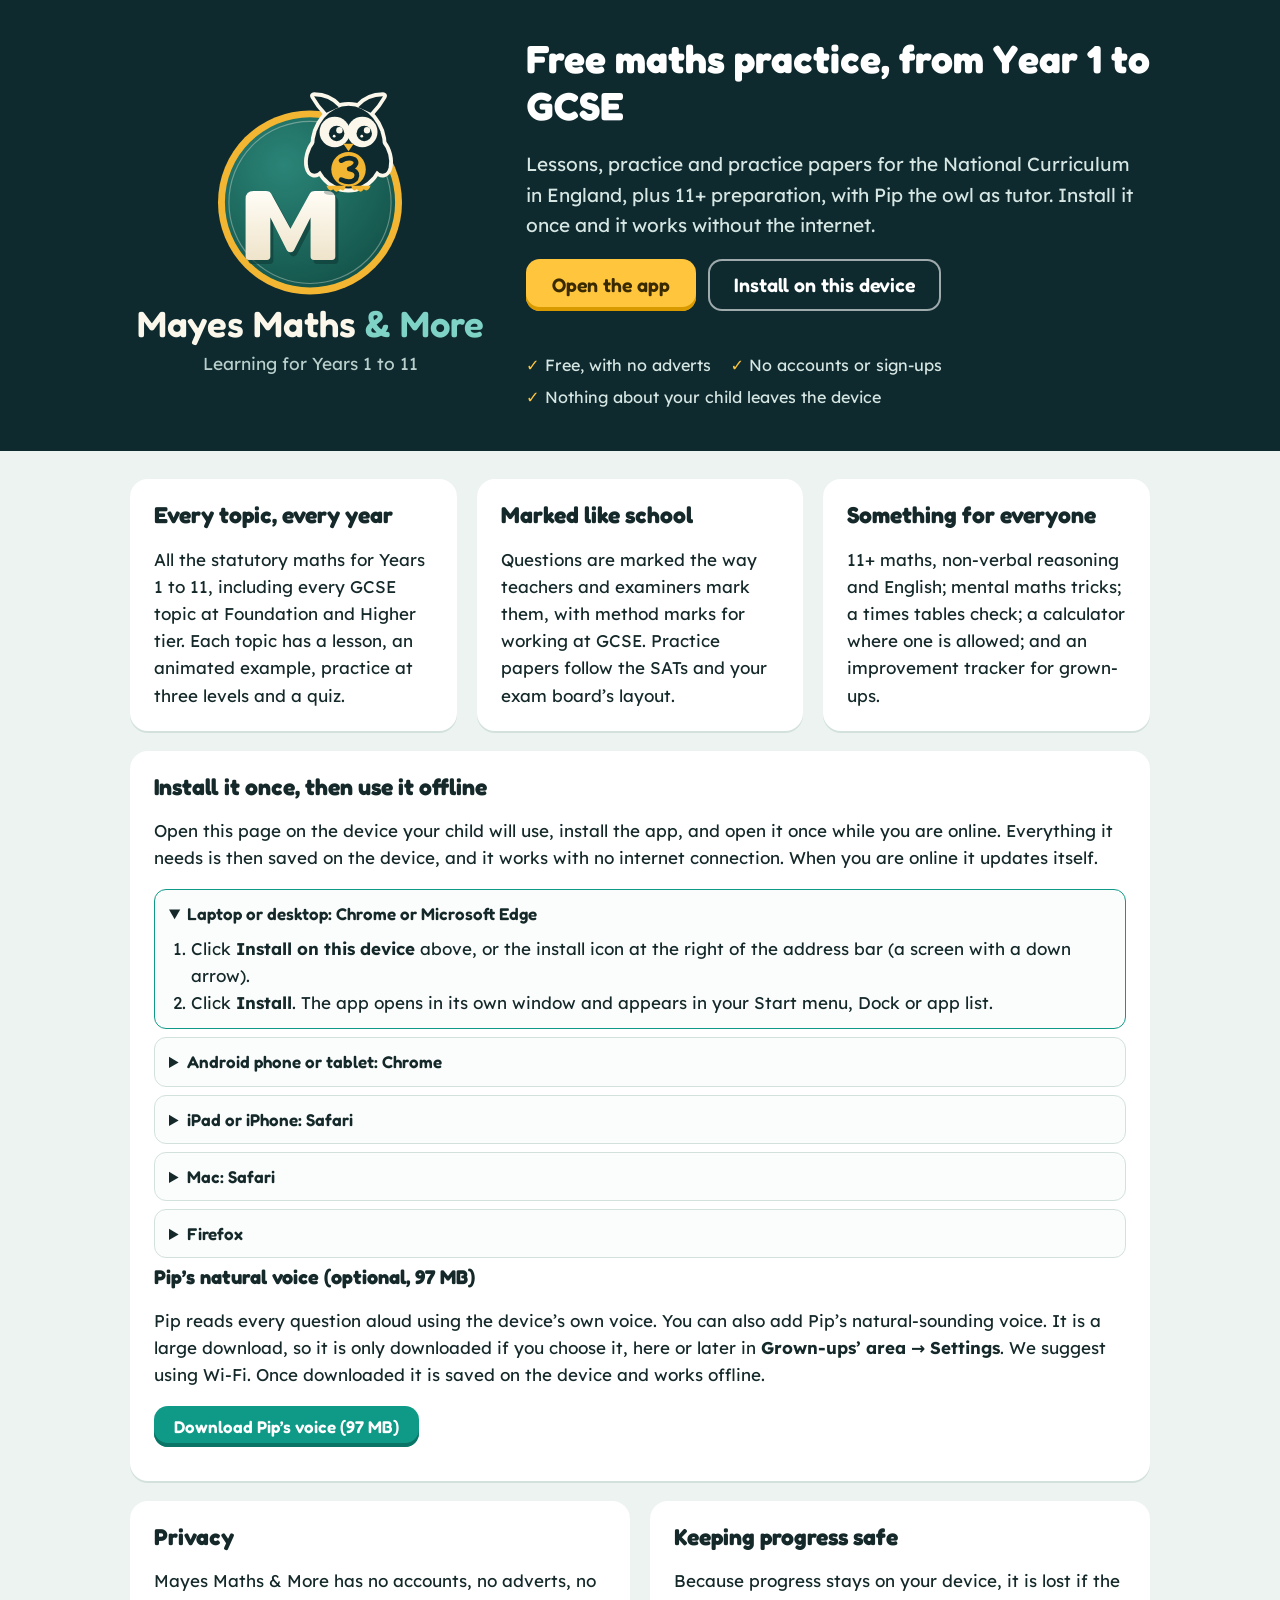
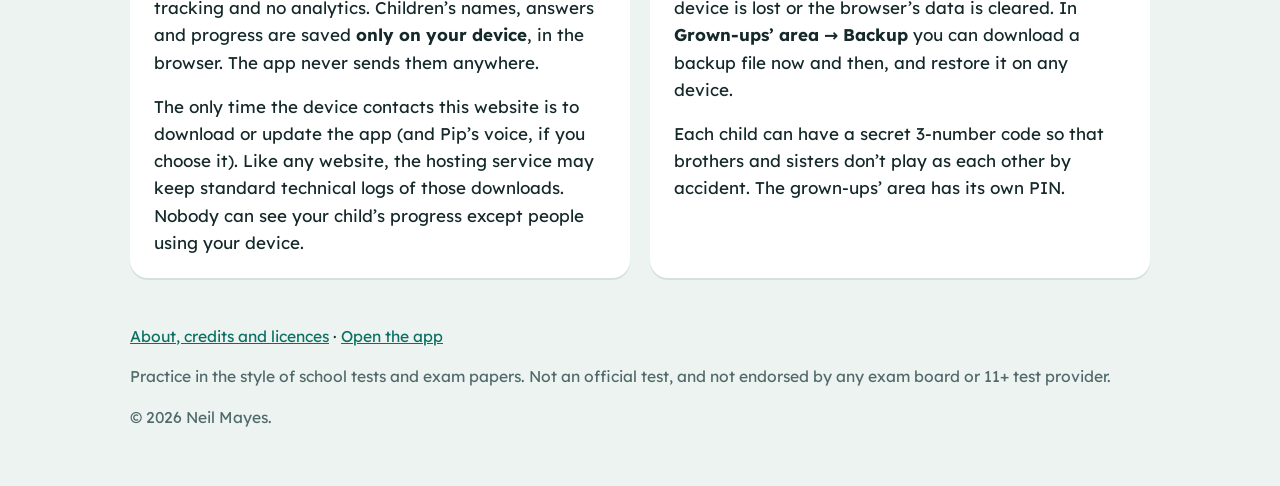
==== index.html @ 47e24110 "Publish Mayes Maths & More (v52) The installable offline app: Years 1 to 11 maths, 11+ practice and " ====
<!doctype html>
<html lang="en-GB">
<head>
<meta charset="utf-8">
<meta name="viewport" content="width=device-width, initial-scale=1, viewport-fit=cover">
<meta name="theme-color" content="#0e2a2f">
<meta name="description" content="Free maths practice from Year 1 to GCSE, plus 11+, with Pip the owl. Install it once and it works offline. No accounts, no adverts, nothing collected.">
<title>Mayes Maths &amp; More: learning for Years 1 to 11</title>
<link rel="icon" href="img/icons/favicon-32.png" sizes="32x32" type="image/png">
<link rel="icon" href="img/brand/mark-small.svg" type="image/svg+xml">
<link rel="apple-touch-icon" href="img/icons/apple-touch-icon-180.png">
<link rel="manifest" href="manifest.webmanifest">
<link rel="stylesheet" href="css/fonts.css">
<link rel="stylesheet" href="css/site.css">
</head>
<body>
<header class="hero">
  <div class="wrap">
    <div class="brand" role="img" aria-label="Mayes Maths &amp; More: Learning for Years 1 to 11"><svg class="brand-mark" aria-hidden="true" xmlns="http://www.w3.org/2000/svg" viewBox="0 0 200 200"><defs><linearGradient id="mmM" x1="0" y1="0" x2="0" y2="1"><stop offset="0" stop-color="#fffdf6"/><stop offset="1" stop-color="#efe4cb"/></linearGradient><radialGradient id="mmC" cx=".35" cy=".28" r=".8"><stop offset="0" stop-color="#2a8477"/><stop offset="1" stop-color="#135249"/></radialGradient></defs><circle cx="100" cy="116" r="80" fill="#f2b632"/><circle cx="100" cy="116" r="74" fill="url(#mmC)"/><circle cx="100" cy="116" r="70.5" fill="none" stroke="#fbf7eb" stroke-opacity=".35" stroke-width="1"/><g class="mletter"><path d="M44 163 V113 Q44 106 51 106 H61.5 Q65.5 106 66.5 109 L83 139 L99.5 109 Q100.5 106 104.5 106 H115 Q122 106 122 113 V163 Q122 166 119 166 H103.5 Q100.5 166 100.5 163 V129.2 L86 157.8 Q83 161 80 157.8 L65.5 129.2 V163 Q65.5 166 62.5 166 H47 Q44 166 44 163 Z" transform="translate(2.6 3.6)" fill="#0f3d38" fill-opacity="0.62"/><path d="M44 163 V113 Q44 106 51 106 H61.5 Q65.5 106 66.5 109 L83 139 L99.5 109 Q100.5 106 104.5 106 H115 Q122 106 122 113 V163 Q122 166 119 166 H103.5 Q100.5 166 100.5 163 V129.2 L86 157.8 Q83 161 80 157.8 L65.5 129.2 V163 Q65.5 166 62.5 166 H47 Q44 166 44 163 Z" fill="url(#mmM)"/></g><ellipse class="mcontact" cx="118.5" cy="107.2" rx="6.5" ry="2.4" fill="#0e2a2f" fill-opacity="0.28"/><g class="pip"><g transform="translate(133.5 68) scale(1.2)"><g fill="#fbf7eb" stroke="#fbf7eb" stroke-width="5.5" stroke-linejoin="round"><path d="M-16 -25 Q-21 -30 -25 -37 Q-14 -37 -7 -29 Z M16 -25 Q21 -30 25 -37 Q14 -37 7 -29 Z"/><ellipse cx="-22.5" cy="7" rx="6.5" ry="12.5" transform="rotate(14 -22.5 7)"/><ellipse cx="22.5" cy="7" rx="6.5" ry="12.5" transform="rotate(-14 22.5 7)"/><ellipse cx="0" cy="0" rx="25" ry="30"/></g><path d="M-16 -25 Q-21 -30 -25 -37 Q-14 -37 -7 -29 Z M16 -25 Q21 -30 25 -37 Q14 -37 7 -29 Z" fill="#0e2a2f"/><ellipse cx="-22.5" cy="7" rx="6.5" ry="12.5" fill="#0e2a2f" transform="rotate(14 -22.5 7)"/><ellipse cx="22.5" cy="7" rx="6.5" ry="12.5" fill="#0e2a2f" transform="rotate(-14 22.5 7)"/><ellipse cx="0" cy="0" rx="25" ry="30" fill="#0e2a2f"/><circle cx="-10" cy="-11" r="11" fill="#fbf7eb"/><circle cx="10" cy="-11" r="11" fill="#fbf7eb"/><circle cx="-8.6" cy="-10" r="5.6" fill="#0e2a2f"/><circle cx="11.4" cy="-10" r="5.6" fill="#0e2a2f"/><circle cx="-6.6" cy="-12.3" r="2.3" fill="#fbf7eb"/><circle cx="13.4" cy="-12.3" r="2.3" fill="#fbf7eb"/><circle cx="-10.4" cy="-8" r="1" fill="#fbf7eb"/><circle cx="9.6" cy="-8" r="1" fill="#fbf7eb"/><polygon points="-3.8,-2.5 3.8,-2.5 0,3" fill="#f2b632"/><circle cx="0" cy="16" r="12.5" fill="#f2b632"/><path d="M-5.3 9.7 Q0 6.6 4.4 9 Q7.1 11.9 2.8 14.8 L0.6 15.8 L3.1 16.4 Q7.6 18.5 5.3 23 Q1.2 26.8 -5.3 23.6" stroke="#0e2a2f" stroke-width="3.5" fill="none" stroke-linecap="round" stroke-linejoin="round"/><path d="M-16 28 Q-14 33 -11 30.5 Q-9 34 -6 30.5 Q-3 33 -2 28 Z" fill="#f2b632"/><path d="M2 28 Q3 33 6 30.5 Q9 34 11 30.5 Q14 33 16 28 Z" fill="#f2b632"/></g></g></svg><div class="brand-name" aria-hidden="true">Mayes Maths <span>&amp; More</span></div><div class="brand-tag" aria-hidden="true">Learning for Years 1 to 11</div></div>
    <div class="pitch">
      <h1>Free maths practice, from Year 1 to GCSE</h1>
      <p class="lede">Lessons, practice and practice papers for the National Curriculum in England, plus 11+ preparation, with Pip the owl as tutor. Install it once and it works without the internet.</p>
      <div class="ctas">
        <a class="btn big" href="play.html">Open the app</a>
        <button class="btn ghost big" id="installBtn" hidden>Install on this device</button>
      </div>
      <p class="status" id="status" aria-live="polite"></p>
      <ul class="ticks">
        <li>Free, with no adverts</li>
        <li>No accounts or sign-ups</li>
        <li>Nothing about your child leaves the device</li>
      </ul>
    </div>
  </div>
</header>

<main class="wrap">
  <section class="grid3">
    <div class="card"><h2>Every topic, every year</h2><p>All the statutory maths for Years 1 to 11, including every GCSE topic at Foundation and Higher tier. Each topic has a lesson, an animated example, practice at three levels and a quiz.</p></div>
    <div class="card"><h2>Marked like school</h2><p>Questions are marked the way teachers and examiners mark them, with method marks for working at GCSE. Practice papers follow the SATs and your exam board’s layout.</p></div>
    <div class="card"><h2>Something for everyone</h2><p>11+ maths, non-verbal reasoning and English; mental maths tricks; a times tables check; a calculator where one is allowed; and an improvement tracker for grown-ups.</p></div>
  </section>

  <section class="card" id="install">
    <h2>Install it once, then use it offline</h2>
    <p>Open this page on the device your child will use, install the app, and open it once while you are online. Everything it needs is then saved on the device, and it works with no internet connection. When you are online it updates itself.</p>
    <details data-os="windows mac linux chromeos"><summary>Laptop or desktop: Chrome or Microsoft Edge</summary>
      <ol><li>Click <b>Install on this device</b> above, or the install icon at the right of the address bar (a screen with a down arrow).</li><li>Click <b>Install</b>. The app opens in its own window and appears in your Start menu, Dock or app list.</li></ol>
    </details>
    <details data-os="android"><summary>Android phone or tablet: Chrome</summary>
      <ol><li>Tap <b>Install on this device</b> above, or open the <b>⋮</b> menu and tap <b>Install app</b> (or <b>Add to Home screen</b>).</li><li>Tap <b>Install</b>. Pip’s icon appears on your home screen.</li></ol>
    </details>
    <details data-os="ios"><summary>iPad or iPhone: Safari</summary>
      <ol><li>Open this page in <b>Safari</b>.</li><li>Tap the <b>Share</b> button (a square with an arrow pointing up), then <b>Add to Home Screen</b>, then <b>Add</b>.</li><li>Open the app from the home screen once while you are online. Always open it from that icon: progress saved there is kept separately from Safari.</li></ol>
    </details>
    <details data-os="mac"><summary>Mac: Safari</summary>
      <ol><li>In Safari, choose <b>File → Add to Dock</b>.</li><li>Open it from the Dock once while you are online.</li></ol>
    </details>
    <details data-os="firefox"><summary>Firefox</summary>
      <p>Firefox on a computer cannot install apps, but it still keeps the app working offline: bookmark the app and open it once while you are online. Or use Chrome or Edge to install it.</p>
    </details>
    <h3>Pip’s natural voice (optional, 97 MB)</h3>
    <p>Pip reads every question aloud using the device’s own voice. You can also add Pip’s natural-sounding voice. It is a large download, so it is only downloaded if you choose it, here or later in <b>Grown-ups’ area → Settings</b>. We suggest using Wi-Fi. Once downloaded it is saved on the device and works offline.</p>
    <div class="voicebox"><button class="btn" id="voiceBtn">Download Pip’s voice (97 MB)</button><div class="vbar" hidden><span></span></div><p class="status2" id="voiceStatus" aria-live="polite"></p></div>
  </section>

  <section class="grid2">
    <div class="card" id="privacy"><h2>Privacy</h2>
      <p>Mayes Maths &amp; More has no accounts, no adverts, no tracking and no analytics. Children’s names, answers and progress are saved <b>only on your device</b>, in the browser. The app never sends them anywhere.</p>
      <p>The only time the device contacts this website is to download or update the app (and Pip’s voice, if you choose it). Like any website, the hosting service may keep standard technical logs of those downloads. Nobody can see your child’s progress except people using your device.</p>
    </div>
    <div class="card"><h2>Keeping progress safe</h2>
      <p>Because progress stays on your device, it is lost if the device is lost or the browser’s data is cleared. In <b>Grown-ups’ area → Backup</b> you can download a backup file now and then, and restore it on any device.</p>
      <p>Each child can have a secret 3-number code so that brothers and sisters don’t play as each other by accident. The grown-ups’ area has its own PIN.</p>
    </div>
  </section>
</main>

<footer class="wrap foot">
  <p><a href="about.html">About, credits and licences</a> · <a href="play.html">Open the app</a></p>
  <p class="muted">Practice in the style of school tests and exam papers. Not an official test, and not endorsed by any exam board or 11+ test provider.</p>
  <p class="muted">© 2026 Neil Mayes.</p>
</footer>
<script src="js/offline.js"></script>
<script src="js/site.js"></script>
</body>
</html>
---- css/fonts.css ----
@font-face { font-family: 'Fredoka'; font-weight: 400 700; font-display: swap; src: url([data-uri]) format('woff2'); }
@font-face { font-family: 'Lexend'; font-weight: 300 700; font-display: swap; src: url([data-uri]) format('woff2'); }
---- css/site.css ----
/* Mayes Maths & More — the front page and the About page (the app itself uses app.css) */
:root { --ink: #15292a; --muted: #50696a; --mist: #edf3f1; --paper: #fff; --line: #d3e1dd; --deep: #0e2a2f; --teal: #0f9a87; --gold: #ffc53d; --cream: #fbf7eb;
  --display: 'Fredoka', system-ui, sans-serif; --font: 'Lexend', system-ui, sans-serif; }
* { box-sizing: border-box; }
body { margin: 0; background: var(--mist); color: var(--ink); font-family: var(--font); font-size: 17px; line-height: 1.6; }
h1, h2, h3 { font-family: var(--display); line-height: 1.2; margin: 0 0 .5em; }
a { color: #0b6f62; }
.wrap { max-width: 1060px; margin: 0 auto; padding: 0 20px; }
.hero { background: var(--deep); color: #fff; padding: 36px 0 40px; }
.hero .wrap { display: grid; grid-template-columns: 360px 1fr; gap: 36px; align-items: center; }

.hero h1 { font-size: 2.3em; }
.lede { font-size: 1.12em; color: #d6e6e3; margin: 0 0 18px; }
.ctas { display: flex; gap: 12px; flex-wrap: wrap; }
.btn { display: inline-flex; align-items: center; gap: 8px; border: 0; border-radius: 14px; padding: 10px 20px; font: 600 1em var(--display); cursor: pointer; text-decoration: none;
  background: var(--gold); color: #3a2a00; box-shadow: inset 0 -4px 0 #d99a00; }
.btn.big { font-size: 1.15em; padding: 14px 26px; }
.btn.ghost { background: transparent; color: #fff; box-shadow: inset 0 0 0 2px rgba(255,255,255,.6); }
.btn:focus-visible { outline: 3px solid #7fd8ff; outline-offset: 2px; }
.status { min-height: 1.4em; margin: 12px 0 4px; color: #9fe3d8; font-size: .95em; }
.ticks { list-style: none; padding: 0; margin: 8px 0 0; display: flex; flex-wrap: wrap; gap: 6px 20px; font-size: .95em; color: #d6e6e3; }
.ticks li::before { content: '✓ '; color: var(--gold); font-weight: 700; }
main.wrap { padding-top: 28px; padding-bottom: 20px; display: grid; gap: 20px; }
.card { background: var(--paper); border-radius: 18px; padding: 22px 24px; box-shadow: 0 2px 0 var(--line); }
.card h2 { font-size: 1.35em; }
.card p:last-child { margin-bottom: 0; }
.grid3 { display: grid; grid-template-columns: repeat(3, 1fr); gap: 20px; }
.grid2 { display: grid; grid-template-columns: repeat(2, 1fr); gap: 20px; }
details { border: 1.5px solid var(--line); border-radius: 12px; padding: 10px 14px; margin: 8px 0; background: #fbfdfc; }
details[open] { border-color: var(--teal); }
summary { cursor: pointer; font-weight: 600; font-family: var(--display); }
details ol { margin: 8px 0 2px; padding-left: 22px; }
.foot { padding: 10px 20px 40px; font-size: .92em; }
.muted { color: var(--muted); }
.about h1 { font-size: 2em; margin-top: 10px; }
.about .card h2 { margin-top: 0; }
.about dt { font-weight: 600; margin-top: 12px; }
.about dd { margin: 2px 0 0; }
.topbar { background: var(--deep); padding: 14px 0; }
.topbar a { color: #fff; font-family: var(--display); font-weight: 600; text-decoration: none; display: inline-flex; align-items: center; gap: 10px; }
.topbar img { width: 36px; height: 36px; border-radius: 10px; }
@media (max-width: 820px) {
  .hero .wrap, .grid3, .grid2 { grid-template-columns: 1fr; }
  .brand-mark { width: 180px; height: 180px; }
  .hero h1 { font-size: 1.8em; }
}
.voicebox { display: flex; flex-wrap: wrap; align-items: center; gap: 12px; }
.voicebox .btn { background: var(--teal); color: #fff; box-shadow: inset 0 -4px 0 #0a7466; }
.voicebox .btn:disabled { opacity: .7; cursor: default; }
.vbar { flex: 1 1 200px; height: 10px; border-radius: 6px; background: #dfe8e5; overflow: hidden; }
.vbar span { display: block; height: 100%; width: 0; background: var(--teal); transition: width .2s; }
.status2 { margin: 0; color: var(--muted); font-size: .95em; flex-basis: 100%; }
/* the logo: the M³ mark with Pip, the name and the line underneath */
.brand { display: flex; flex-direction: column; align-items: center; text-align: center; }
.brand-mark { width: 230px; height: 230px; overflow: visible; }
.brand-name { font-family: var(--display); font-weight: 600; font-size: clamp(1.7em, 3vw, 2.15em); white-space: nowrap; line-height: 1.05; color: #fbf7eb; margin-top: 6px; }
.brand-name span, .topbar .more { color: #7fd3c6; white-space: nowrap; }
.brand-tag { color: #b9cfcb; margin-top: 6px; font-size: 1.02em; }
.topbar svg { flex: none; }
@media (max-width: 820px) { .brand-mark { width: 180px; height: 180px; } }
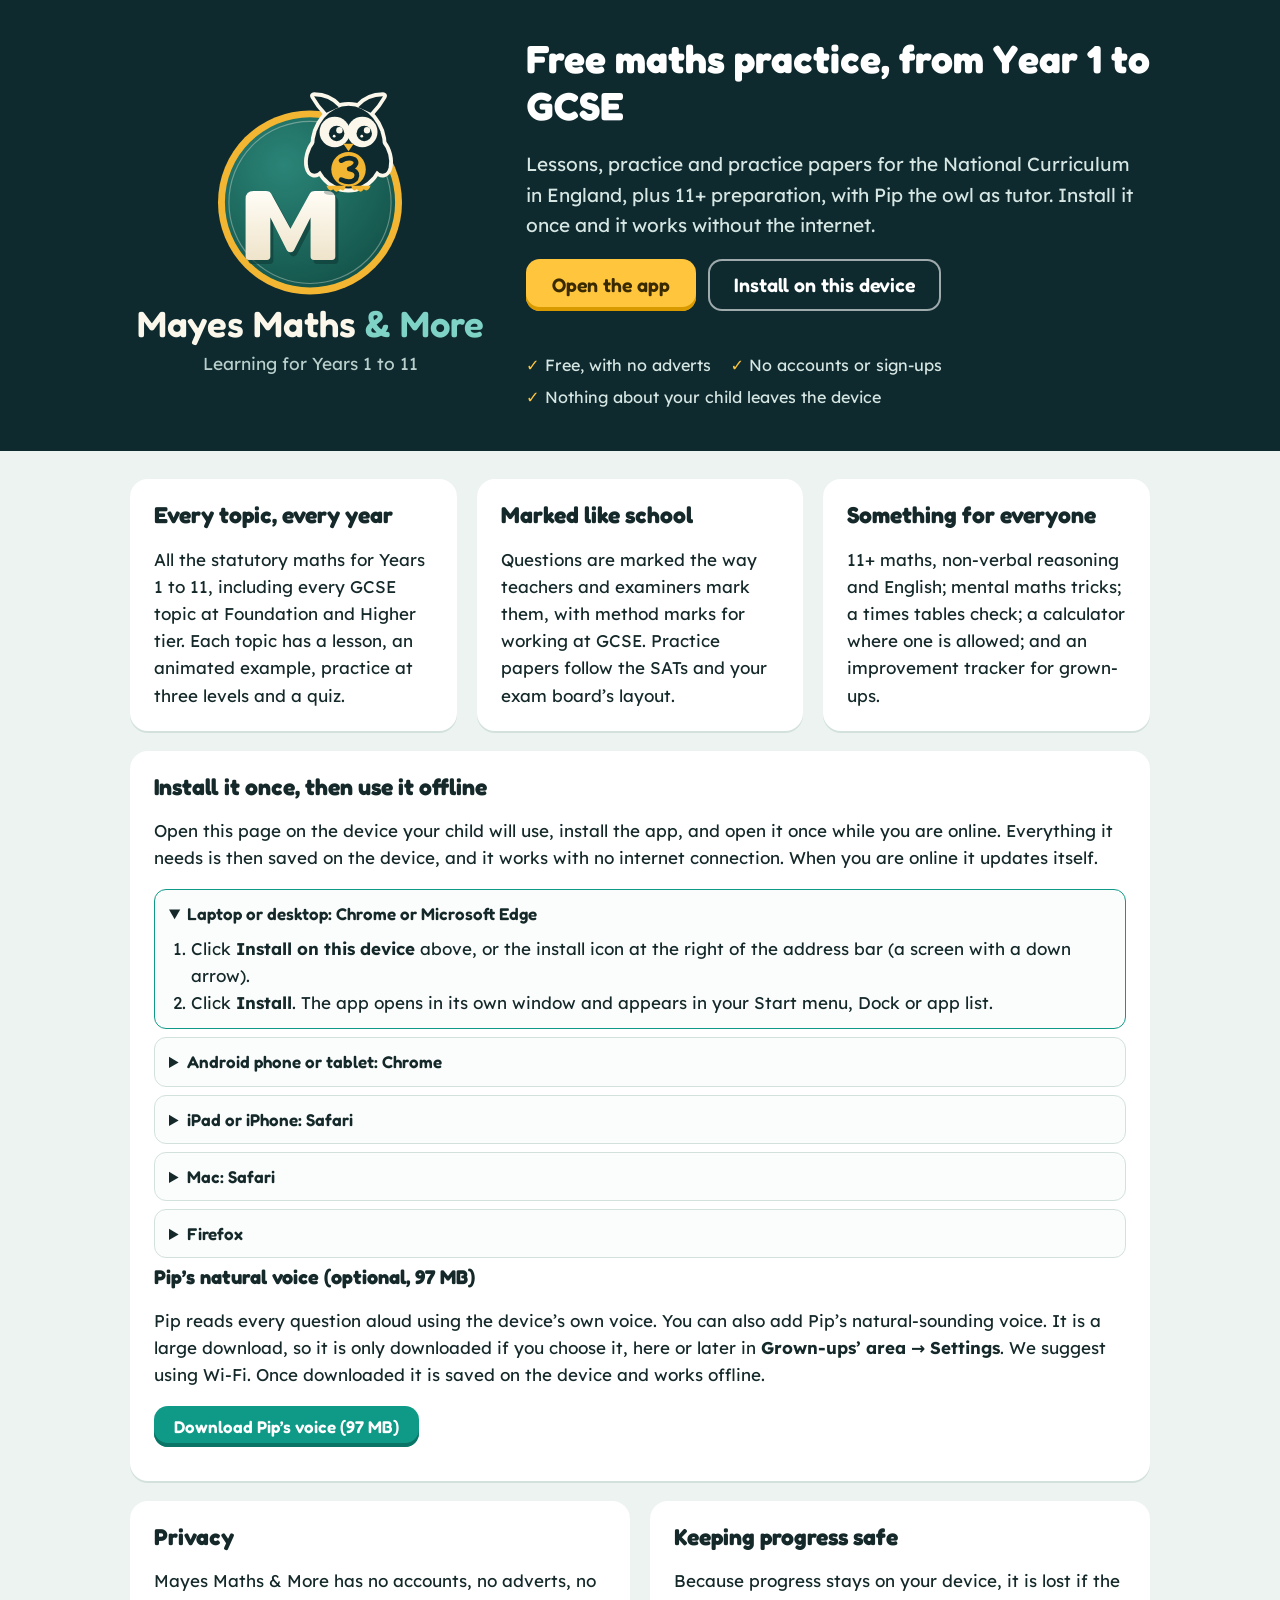
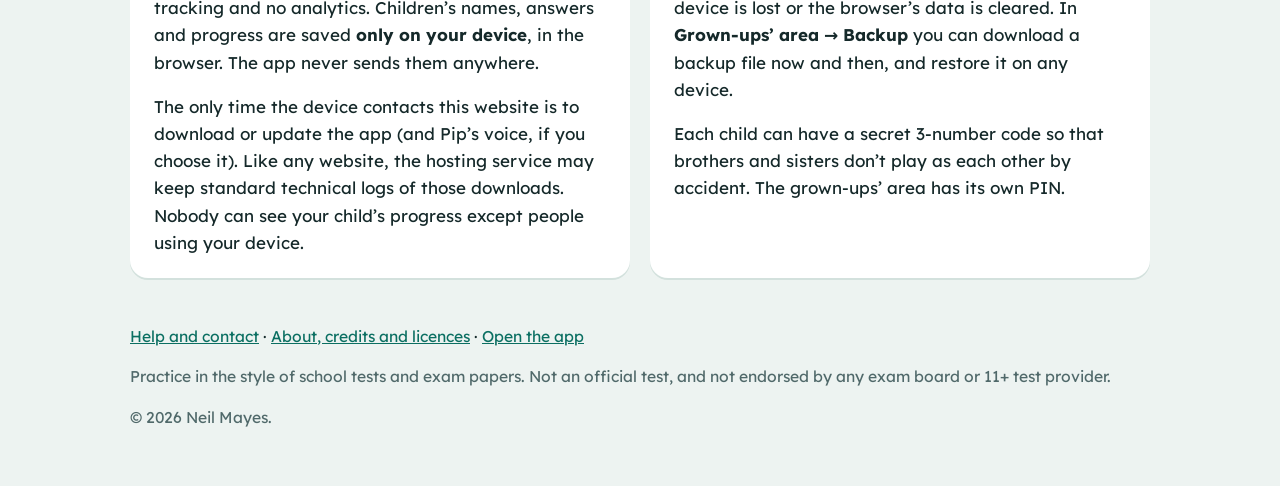
==== commit 3b9e410c: "Publish Mayes Maths & More (v58)" ====
--- a/index.html
+++ b/index.html
@@ -2,6 +2,8 @@
 <html lang="en-GB">
 <head>
 <meta charset="utf-8">
+<meta http-equiv="Content-Security-Policy" content="default-src 'self'; script-src 'self' blob: 'wasm-unsafe-eval'; style-src 'self' 'unsafe-inline'; img-src 'self' data: blob:; font-src 'self' data:; connect-src 'self' blob: data:; media-src 'self' blob:; worker-src 'self' blob:; manifest-src 'self'; object-src 'none'; base-uri 'self'; form-action 'self'">
+<meta name="referrer" content="no-referrer">
 <meta name="viewport" content="width=device-width, initial-scale=1, viewport-fit=cover">
 <meta name="theme-color" content="#0e2a2f">
 <meta name="description" content="Free maths practice from Year 1 to GCSE, plus 11+, with Pip the owl. Install it once and it works offline. No accounts, no adverts, nothing collected.">
@@ -9,6 +11,9 @@
 <link rel="icon" href="img/icons/favicon-32.png" sizes="32x32" type="image/png">
 <link rel="icon" href="img/brand/mark-small.svg" type="image/svg+xml">
 <link rel="apple-touch-icon" href="img/icons/apple-touch-icon-180.png">
+<meta name="apple-mobile-web-app-capable" content="yes">
+<meta name="mobile-web-app-capable" content="yes">
+<meta name="apple-mobile-web-app-title" content="Mayes Maths">
 <link rel="manifest" href="manifest.webmanifest">
 <link rel="stylesheet" href="css/fonts.css">
 <link rel="stylesheet" href="css/site.css">
@@ -50,8 +55,13 @@
     <details data-os="android"><summary>Android phone or tablet: Chrome</summary>
       <ol><li>Tap <b>Install on this device</b> above, or open the <b>⋮</b> menu and tap <b>Install app</b> (or <b>Add to Home screen</b>).</li><li>Tap <b>Install</b>. Pip’s icon appears on your home screen.</li></ol>
     </details>
-    <details data-os="ios"><summary>iPad or iPhone: Safari</summary>
-      <ol><li>Open this page in <b>Safari</b>.</li><li>Tap the <b>Share</b> button (a square with an arrow pointing up), then <b>Add to Home Screen</b>, then <b>Add</b>.</li><li>Open the app from the home screen once while you are online. Always open it from that icon: progress saved there is kept separately from Safari.</li></ol>
+    <details data-os="ios" id="iosSteps"><summary>iPad or iPhone: Safari</summary>
+      <p class="small">iPhones and iPads do not have an install button: you add the app to the Home Screen yourself. It only takes a minute.</p>
+      <ol><li>Open this page in <b>Safari</b> (or Chrome). If it opened inside another app, such as WhatsApp, Facebook or email, first choose <b>Open in Safari</b> from that app's menu (<b>⋯</b> or the compass icon).</li>
+        <li>Tap the <b>Share</b> button (a square with an arrow pointing up). It is at the bottom of the screen on iPhone, at the top on iPad. If you cannot see it, tap the <b>⋯</b> button first.</li>
+        <li>Scroll down and tap <b>Add to Home Screen</b>. If you see <b>Open as Web App</b>, leave it switched on. Then tap <b>Add</b>.</li>
+        <li>Open the app from Pip's icon on the Home Screen once while you are online, so it can save itself on the device. After that it works with no internet.</li>
+        <li>Always open it from that icon: progress saved there is kept separately from Safari.</li></ol>
     </details>
     <details data-os="mac"><summary>Mac: Safari</summary>
       <ol><li>In Safari, choose <b>File → Add to Dock</b>.</li><li>Open it from the Dock once while you are online.</li></ol>
@@ -77,7 +87,7 @@
 </main>
 
 <footer class="wrap foot">
-  <p><a href="about.html">About, credits and licences</a> · <a href="play.html">Open the app</a></p>
+  <p><a href="help.html">Help and contact</a> · <a href="about.html">About, credits and licences</a> · <a href="play.html">Open the app</a></p>
   <p class="muted">Practice in the style of school tests and exam papers. Not an official test, and not endorsed by any exam board or 11+ test provider.</p>
   <p class="muted">© 2026 Neil Mayes.</p>
 </footer>
--- a/css/site.css
+++ b/css/site.css
@@ -58,3 +58,7 @@
 .brand-tag { color: #b9cfcb; margin-top: 6px; font-size: 1.02em; }
 .topbar svg { flex: none; }
 @media (max-width: 820px) { .brand-mark { width: 180px; height: 180px; } }
+/* the iPhone/iPad steps light up when "Install on this iPhone" is tapped */
+details.pulse { animation: stepsPulse 1.2s ease-in-out 2; }
+@keyframes stepsPulse { 50% { box-shadow: 0 0 0 6px rgba(242, 182, 50, .55); } }
+details .small { margin: 6px 0 0; font-size: .95em; color: var(--muted, #50696a); }
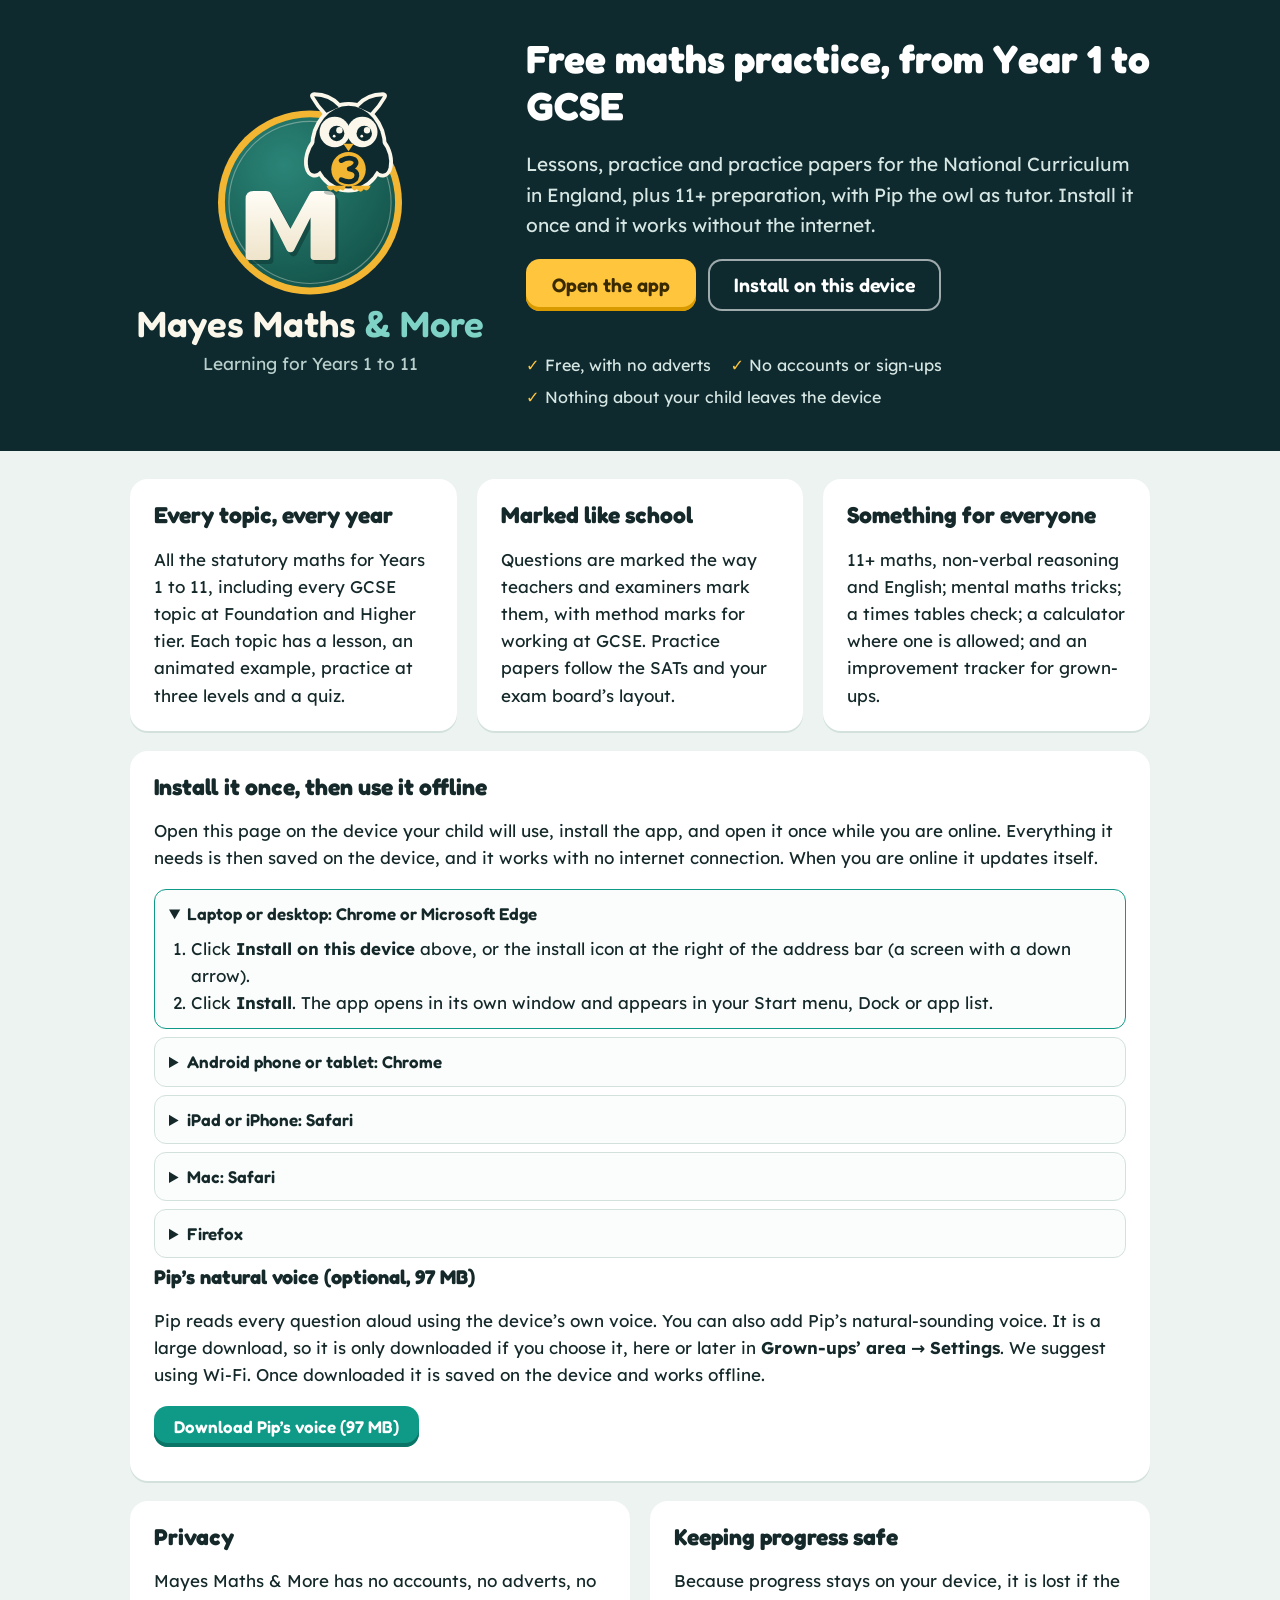
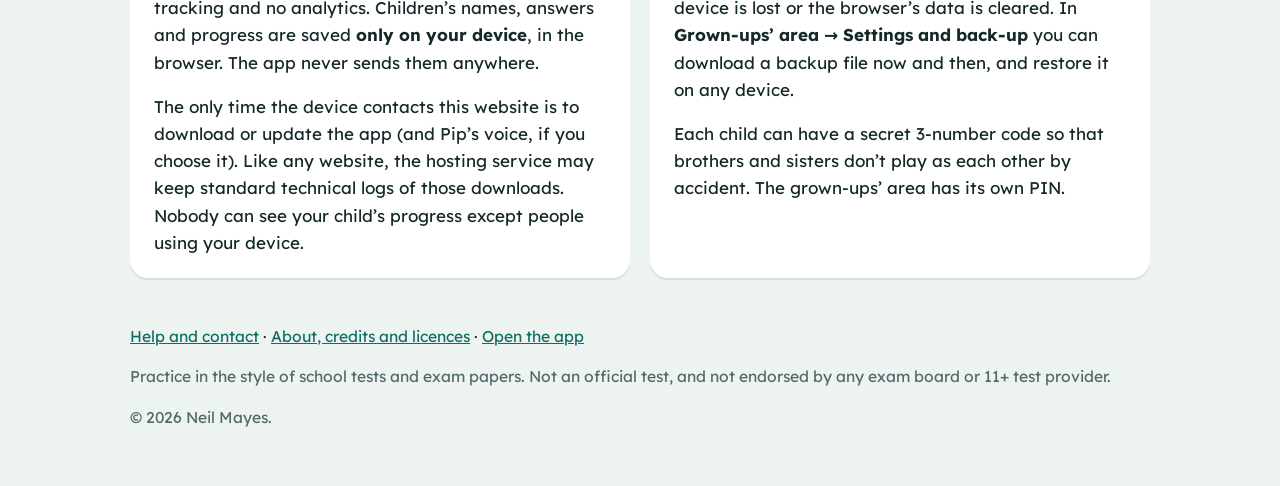
==== commit 8c6deb14: "Publish Mayes Maths & More (v59)" ====
--- a/index.html
+++ b/index.html
@@ -80,7 +80,7 @@
       <p>The only time the device contacts this website is to download or update the app (and Pip’s voice, if you choose it). Like any website, the hosting service may keep standard technical logs of those downloads. Nobody can see your child’s progress except people using your device.</p>
     </div>
     <div class="card"><h2>Keeping progress safe</h2>
-      <p>Because progress stays on your device, it is lost if the device is lost or the browser’s data is cleared. In <b>Grown-ups’ area → Backup</b> you can download a backup file now and then, and restore it on any device.</p>
+      <p>Because progress stays on your device, it is lost if the device is lost or the browser’s data is cleared. In <b>Grown-ups’ area → Settings and back-up</b> you can download a backup file now and then, and restore it on any device.</p>
       <p>Each child can have a secret 3-number code so that brothers and sisters don’t play as each other by accident. The grown-ups’ area has its own PIN.</p>
     </div>
   </section>
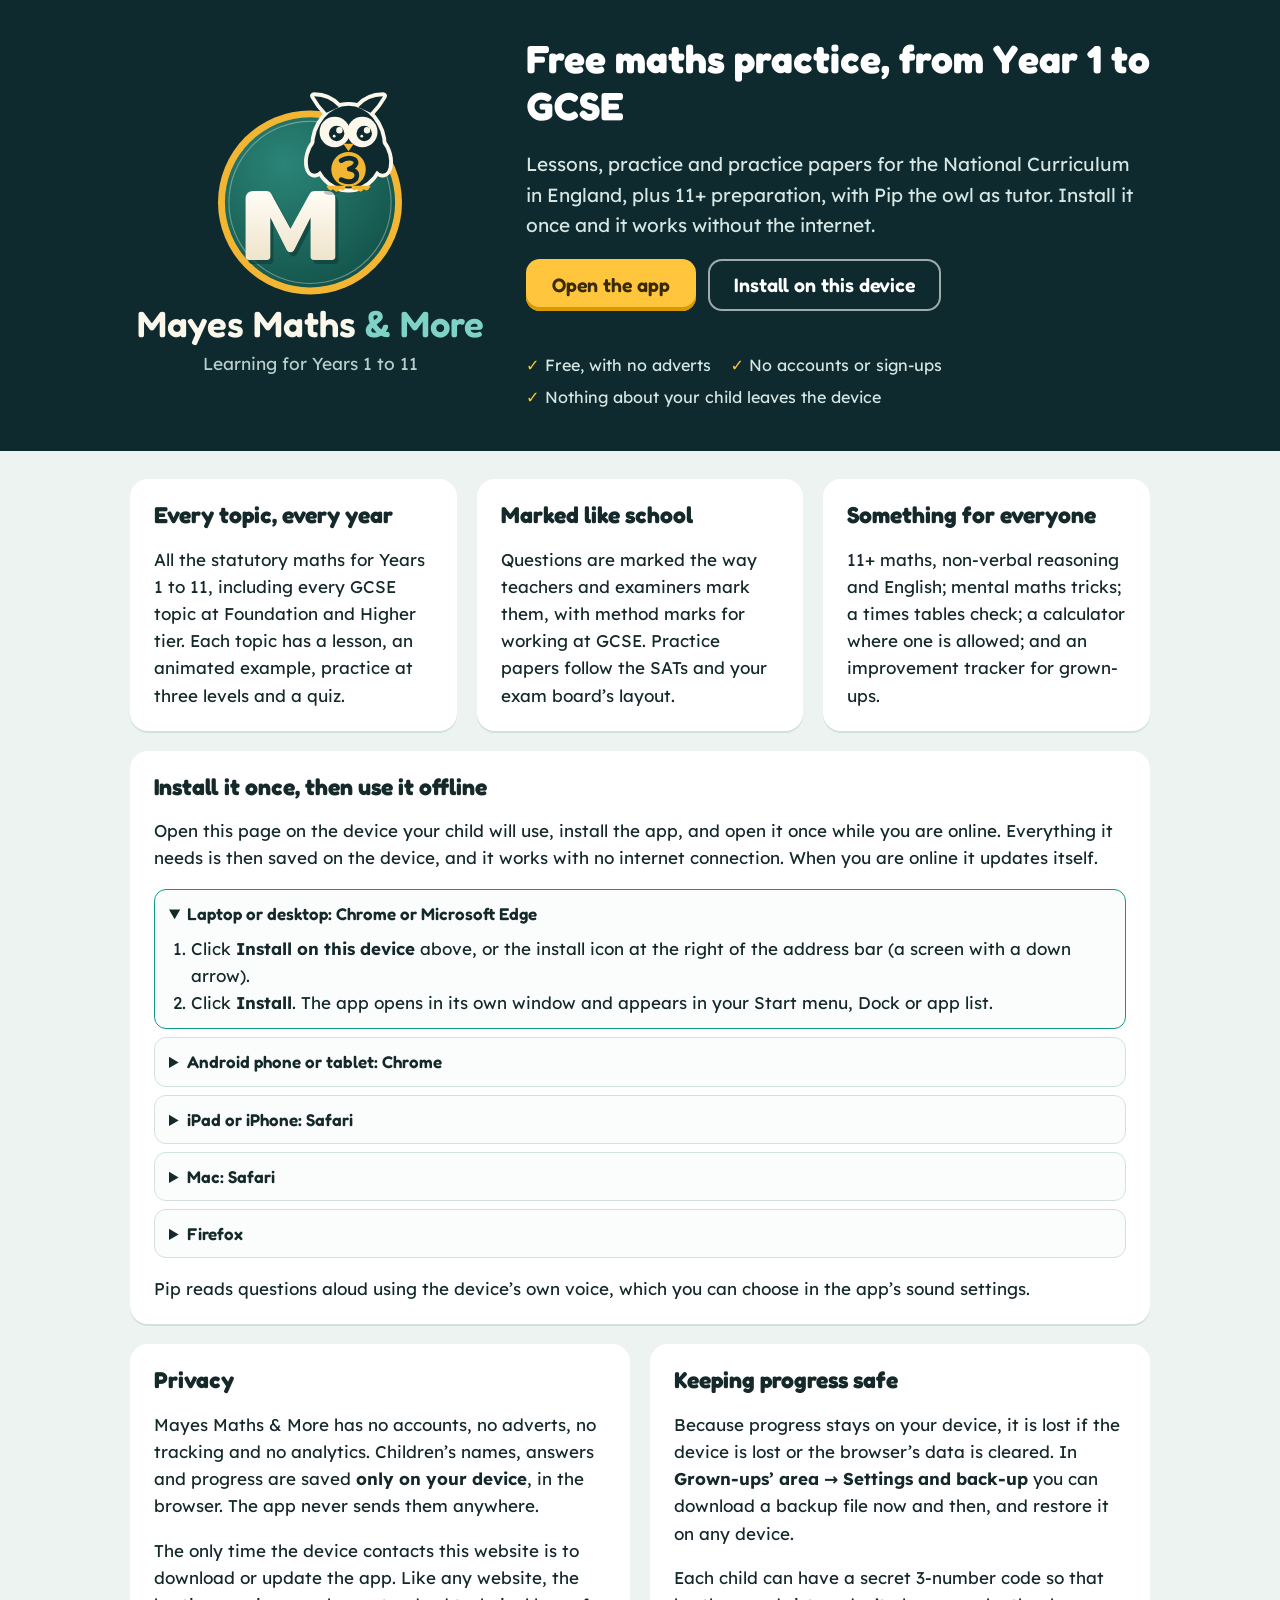
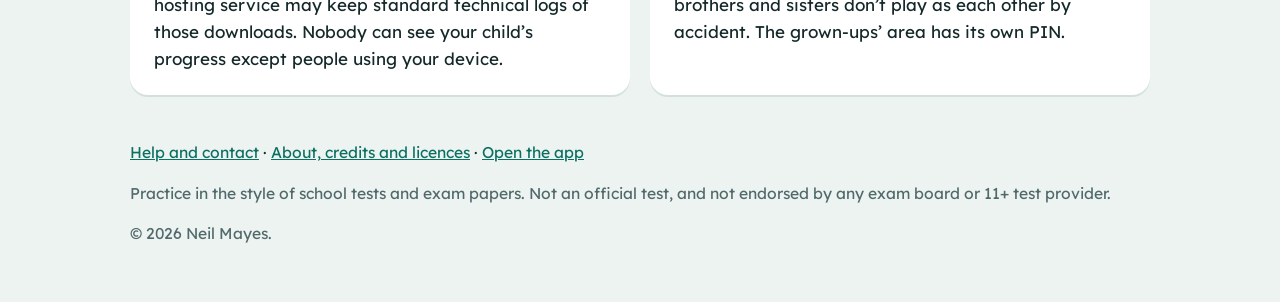
==== commit 19f52659: "Publish Mayes Maths & More (v61)" ====
--- a/index.html
+++ b/index.html
@@ -2,7 +2,7 @@
 <html lang="en-GB">
 <head>
 <meta charset="utf-8">
-<meta http-equiv="Content-Security-Policy" content="default-src 'self'; script-src 'self' blob: 'wasm-unsafe-eval'; style-src 'self' 'unsafe-inline'; img-src 'self' data: blob:; font-src 'self' data:; connect-src 'self' blob: data:; media-src 'self' blob:; worker-src 'self' blob:; manifest-src 'self'; object-src 'none'; base-uri 'self'; form-action 'self'">
+<meta http-equiv="Content-Security-Policy" content="default-src 'self'; script-src 'self'; style-src 'self' 'unsafe-inline'; img-src 'self' data: blob:; font-src 'self' data:; connect-src 'self' blob: data:; media-src 'self'; worker-src 'self'; manifest-src 'self'; object-src 'none'; base-uri 'self'; form-action 'self'">
 <meta name="referrer" content="no-referrer">
 <meta name="viewport" content="width=device-width, initial-scale=1, viewport-fit=cover">
 <meta name="theme-color" content="#0e2a2f">
@@ -69,15 +69,13 @@
     <details data-os="firefox"><summary>Firefox</summary>
       <p>Firefox on a computer cannot install apps, but it still keeps the app working offline: bookmark the app and open it once while you are online. Or use Chrome or Edge to install it.</p>
     </details>
-    <h3>Pip’s natural voice (optional, 97 MB)</h3>
-    <p>Pip reads every question aloud using the device’s own voice. You can also add Pip’s natural-sounding voice. It is a large download, so it is only downloaded if you choose it, here or later in <b>Grown-ups’ area → Settings</b>. We suggest using Wi-Fi. Once downloaded it is saved on the device and works offline.</p>
-    <div class="voicebox"><button class="btn" id="voiceBtn">Download Pip’s voice (97 MB)</button><div class="vbar" hidden><span></span></div><p class="status2" id="voiceStatus" aria-live="polite"></p></div>
+    <p>Pip reads questions aloud using the device’s own voice, which you can choose in the app’s sound settings.</p>
   </section>
 
   <section class="grid2">
     <div class="card" id="privacy"><h2>Privacy</h2>
       <p>Mayes Maths &amp; More has no accounts, no adverts, no tracking and no analytics. Children’s names, answers and progress are saved <b>only on your device</b>, in the browser. The app never sends them anywhere.</p>
-      <p>The only time the device contacts this website is to download or update the app (and Pip’s voice, if you choose it). Like any website, the hosting service may keep standard technical logs of those downloads. Nobody can see your child’s progress except people using your device.</p>
+      <p>The only time the device contacts this website is to download or update the app. Like any website, the hosting service may keep standard technical logs of those downloads. Nobody can see your child’s progress except people using your device.</p>
     </div>
     <div class="card"><h2>Keeping progress safe</h2>
       <p>Because progress stays on your device, it is lost if the device is lost or the browser’s data is cleared. In <b>Grown-ups’ area → Settings and back-up</b> you can download a backup file now and then, and restore it on any device.</p>
--- a/css/site.css
+++ b/css/site.css
@@ -44,12 +44,6 @@
   .brand-mark { width: 180px; height: 180px; }
   .hero h1 { font-size: 1.8em; }
 }
-.voicebox { display: flex; flex-wrap: wrap; align-items: center; gap: 12px; }
-.voicebox .btn { background: var(--teal); color: #fff; box-shadow: inset 0 -4px 0 #0a7466; }
-.voicebox .btn:disabled { opacity: .7; cursor: default; }
-.vbar { flex: 1 1 200px; height: 10px; border-radius: 6px; background: #dfe8e5; overflow: hidden; }
-.vbar span { display: block; height: 100%; width: 0; background: var(--teal); transition: width .2s; }
-.status2 { margin: 0; color: var(--muted); font-size: .95em; flex-basis: 100%; }
 /* the logo: the M³ mark with Pip, the name and the line underneath */
 .brand { display: flex; flex-direction: column; align-items: center; text-align: center; }
 .brand-mark { width: 230px; height: 230px; overflow: visible; }
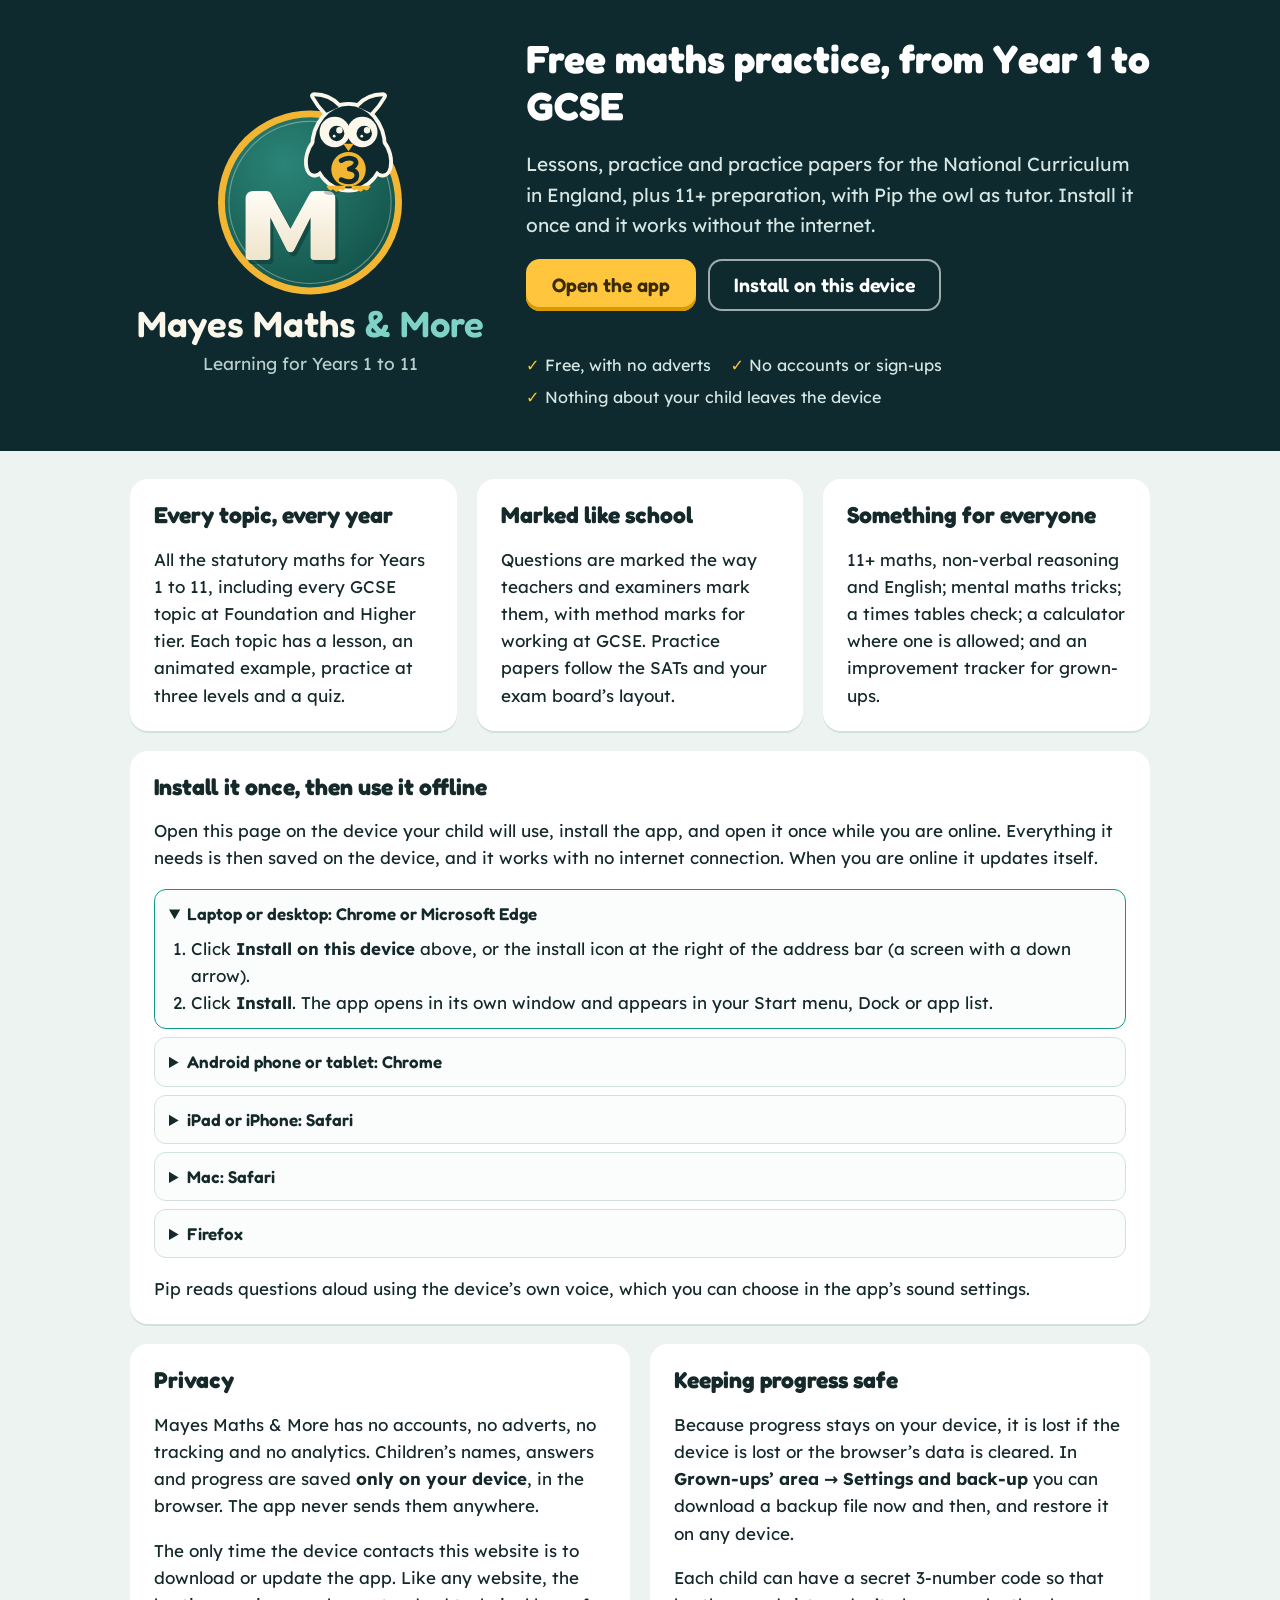
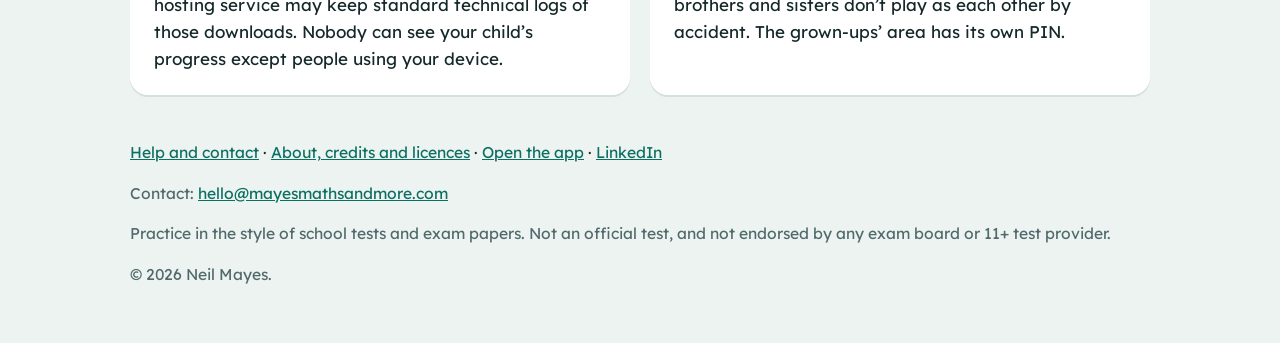
==== commit b8b9b81c: "Publish Mayes Maths & More (v76)" ====
--- a/index.html
+++ b/index.html
@@ -85,11 +85,13 @@
 </main>
 
 <footer class="wrap foot">
-  <p><a href="help.html">Help and contact</a> · <a href="about.html">About, credits and licences</a> · <a href="play.html">Open the app</a></p>
+  <p><a href="help.html">Help and contact</a> · <a href="about.html">About, credits and licences</a> · <a href="play.html">Open the app</a> · <a href="https://www.linkedin.com/company/mayes-maths-more/">LinkedIn</a></p>
+  <p class="muted">Contact: <a href="mailto:hello@mayesmathsandmore.com">hello@mayesmathsandmore.com</a></p>
   <p class="muted">Practice in the style of school tests and exam papers. Not an official test, and not endorsed by any exam board or 11+ test provider.</p>
   <p class="muted">© 2026 Neil Mayes.</p>
 </footer>
 <script src="js/offline.js"></script>
 <script src="js/site.js"></script>
+<script src="js/pages.js"></script>
 </body>
 </html>
--- a/css/site.css
+++ b/css/site.css
@@ -39,6 +39,11 @@
 .topbar { background: var(--deep); padding: 14px 0; }
 .topbar a { color: #fff; font-family: var(--display); font-weight: 600; text-decoration: none; display: inline-flex; align-items: center; gap: 10px; }
 .topbar img { width: 36px; height: 36px; border-radius: 10px; }
+/* the way back (js/pages.js): at the right of the top bar, or in its own bar on the front page */
+.topbar .wrap { display: flex; align-items: center; justify-content: space-between; gap: 12px; flex-wrap: wrap; }
+.topbar a.backlink, .backbar a.backlink { font-family: var(--font, inherit); font-weight: 600; font-size: .95em; color: #fbf7eb; text-decoration: underline; text-underline-offset: 3px; padding: 8px 2px; }
+.backbar { background: var(--deep); padding: 6px 0; }
+.backlink:focus-visible { outline: 3px solid #9fdcff; outline-offset: 2px; border-radius: 6px; }
 @media (max-width: 820px) {
   .hero .wrap, .grid3, .grid2 { grid-template-columns: 1fr; }
   .brand-mark { width: 180px; height: 180px; }
